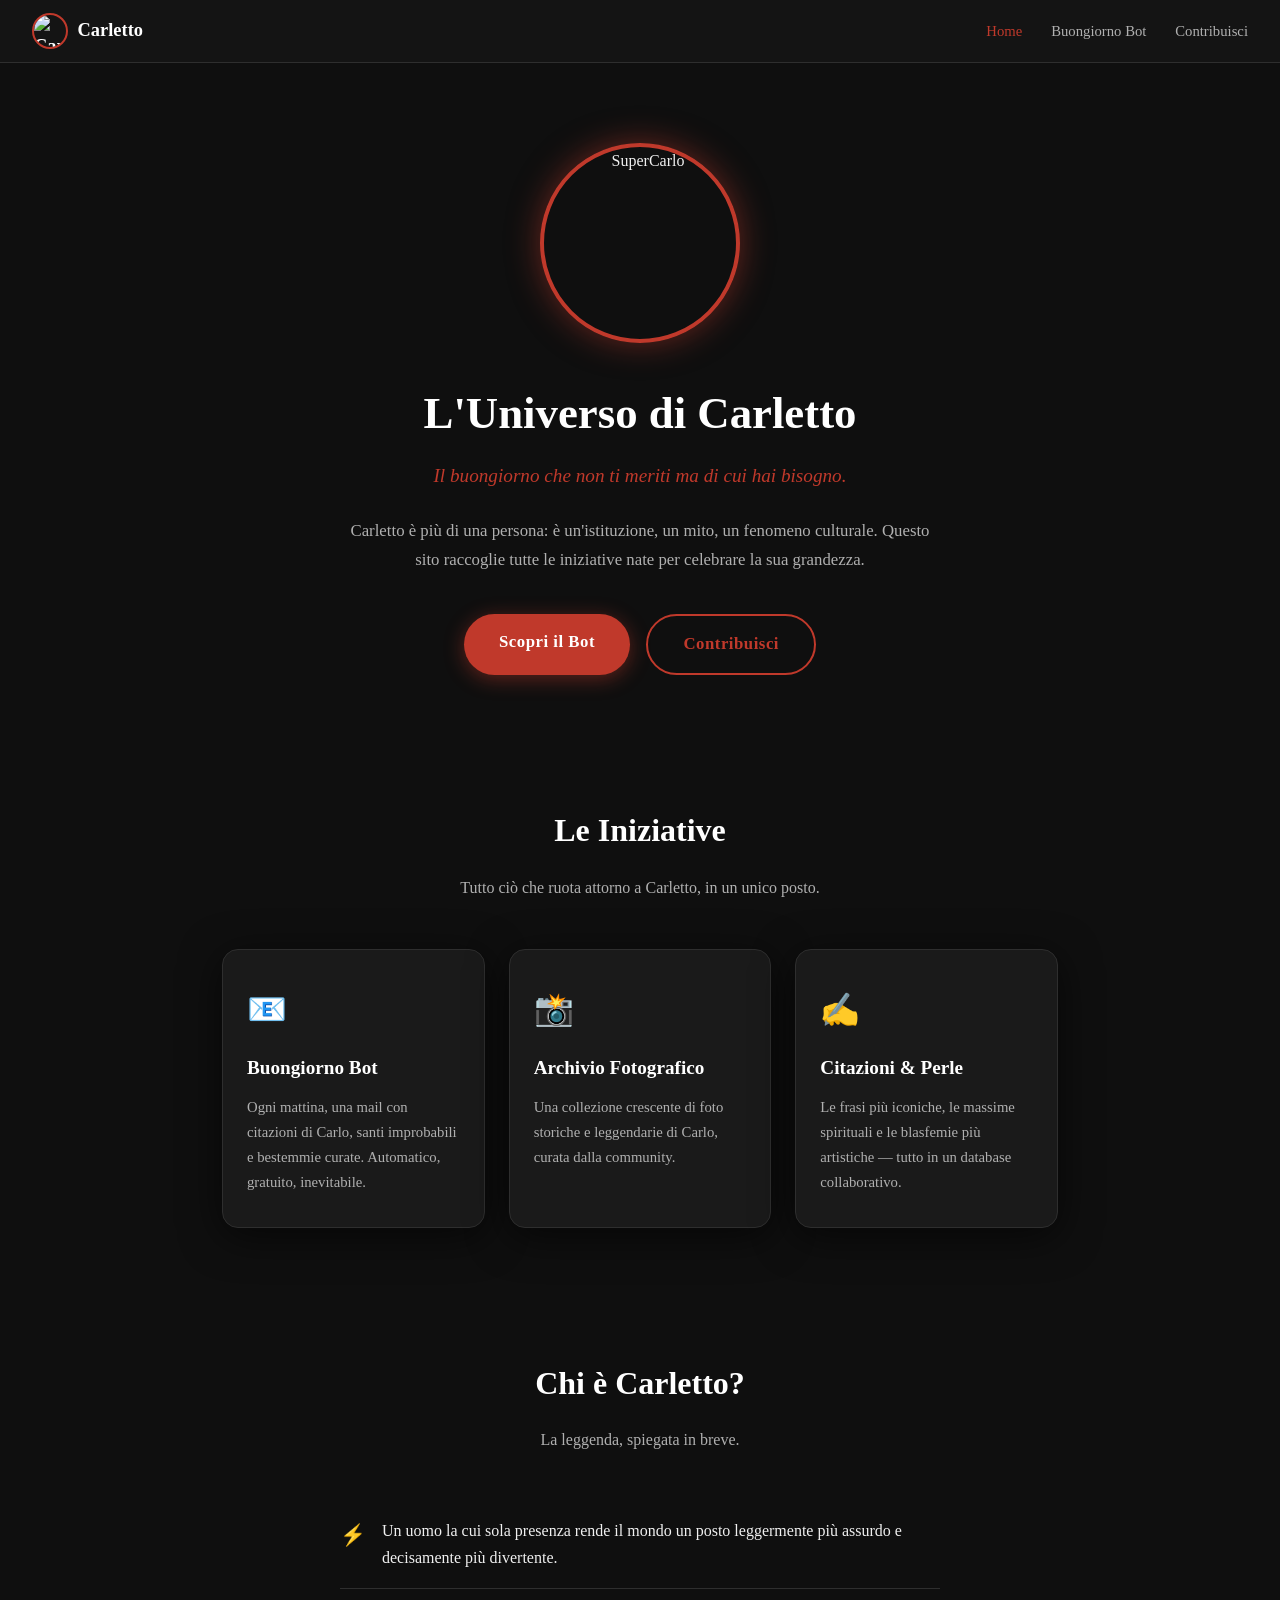
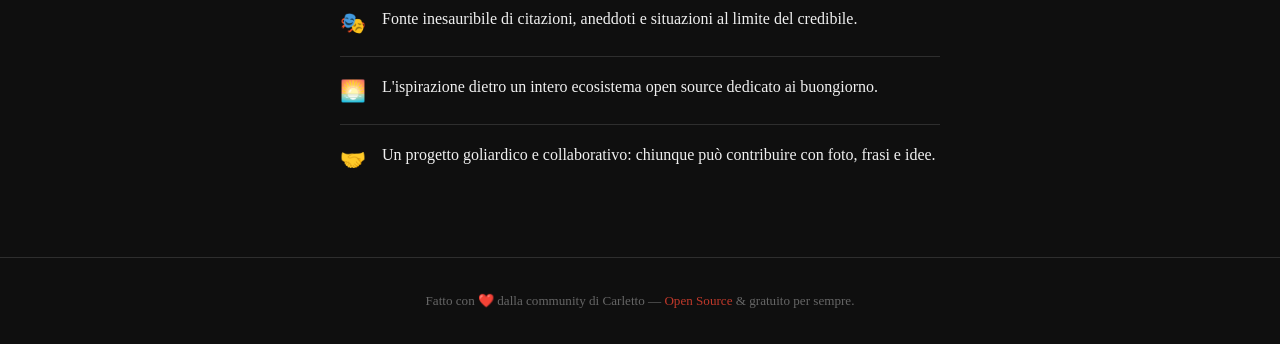
==== docs/index.html @ c1c7e8bf "feat: sito web multi-pagina per hub Carletto" ====
<!DOCTYPE html>
<html lang="it">
<head>
  <meta charset="UTF-8" />
  <meta name="viewport" content="width=device-width, initial-scale=1.0" />
  <title>Carletto — Il Buongiorno che non ti meriti</title>
  <meta name="description" content="Hub ufficiale di tutte le iniziative dedicate a Carletto: bot, contenuti e community." />
  <link rel="icon" type="image/jpeg" href="SuperCarlo.jpg" />
  <link rel="stylesheet" href="styles.css" />
</head>
<body>

  <!-- Navigation -->
  <nav class="navbar">
    <a href="index.html" class="brand">
      <img src="SuperCarlo.jpg" alt="Carletto" />
      <span>Carletto</span>
    </a>
    <button class="nav-toggle" onclick="document.querySelector('.nav-links').classList.toggle('open')" aria-label="Menu">☰</button>
    <ul class="nav-links">
      <li><a href="index.html" class="active">Home</a></li>
      <li><a href="bot.html">Buongiorno Bot</a></li>
      <li><a href="contribuisci.html">Contribuisci</a></li>
    </ul>
  </nav>

  <!-- Hero -->
  <section class="hero">
    <img src="SuperCarlo.jpg" alt="SuperCarlo" />
    <h1>L'Universo di Carletto</h1>
    <p class="tagline">Il buongiorno che non ti meriti ma di cui hai bisogno.</p>
    <p class="lead">
      Carletto è più di una persona: è un'istituzione, un mito, un fenomeno culturale.
      Questo sito raccoglie tutte le iniziative nate per celebrare la sua grandezza.
    </p>
    <div style="display: flex; gap: 1rem; flex-wrap: wrap; justify-content: center;">
      <a href="bot.html" class="btn">Scopri il Bot</a>
      <a href="contribuisci.html" class="btn btn-outline">Contribuisci</a>
    </div>
  </section>

  <!-- Initiatives -->
  <section class="section">
    <h2>Le Iniziative</h2>
    <p class="section-subtitle">Tutto ciò che ruota attorno a Carletto, in un unico posto.</p>

    <div class="cards">
      <div class="card">
        <div class="icon">📧</div>
        <h3>Buongiorno Bot</h3>
        <p>Ogni mattina, una mail con citazioni di Carlo, santi improbabili e bestemmie curate. Automatico, gratuito, inevitabile.</p>
      </div>
      <div class="card">
        <div class="icon">📸</div>
        <h3>Archivio Fotografico</h3>
        <p>Una collezione crescente di foto storiche e leggendarie di Carlo, curata dalla community.</p>
      </div>
      <div class="card">
        <div class="icon">✍️</div>
        <h3>Citazioni & Perle</h3>
        <p>Le frasi più iconiche, le massime spirituali e le blasfemie più artistiche — tutto in un database collaborativo.</p>
      </div>
    </div>
  </section>

  <!-- About -->
  <section class="section">
    <h2>Chi è Carletto?</h2>
    <p class="section-subtitle">La leggenda, spiegata in breve.</p>

    <ul class="features">
      <li>
        <span class="bullet">⚡</span>
        <span>Un uomo la cui sola presenza rende il mondo un posto leggermente più assurdo e decisamente più divertente.</span>
      </li>
      <li>
        <span class="bullet">🎭</span>
        <span>Fonte inesauribile di citazioni, aneddoti e situazioni al limite del credibile.</span>
      </li>
      <li>
        <span class="bullet">🌅</span>
        <span>L'ispirazione dietro un intero ecosistema open source dedicato ai buongiorno.</span>
      </li>
      <li>
        <span class="bullet">🤝</span>
        <span>Un progetto goliardico e collaborativo: chiunque può contribuire con foto, frasi e idee.</span>
      </li>
    </ul>
  </section>

  <!-- Footer -->
  <footer class="site-footer">
    Fatto con ❤️ dalla community di Carletto &mdash;
    <a href="https://github.com" target="_blank" rel="noopener">Open Source</a> &amp; gratuito per sempre.
  </footer>

</body>
</html>
---- docs/styles.css ----
*, *::before, *::after { box-sizing: border-box; margin: 0; padding: 0; }

:root {
  --bg-primary: #0f0f0f;
  --bg-card: #1a1a1a;
  --bg-nav: #141414;
  --border: #2e2e2e;
  --accent: #c0392b;
  --accent-hover: #a93226;
  --text-primary: #ffffff;
  --text-secondary: #f0f0f0;
  --text-muted: #b0b0b0;
  --text-dim: #666;
  --radius: 16px;
  --shadow: 0 8px 40px rgba(0,0,0,0.6);
  --glow: 0 0 32px rgba(192, 57, 43, 0.5);
}

html { scroll-behavior: smooth; }

body {
  min-height: 100vh;
  background-color: var(--bg-primary);
  color: var(--text-secondary);
  font-family: 'Georgia', serif;
  line-height: 1.7;
}

/* ─── Navigation ─── */
.navbar {
  position: sticky;
  top: 0;
  z-index: 100;
  background: var(--bg-nav);
  border-bottom: 1px solid var(--border);
  padding: 0.8rem 2rem;
  display: flex;
  align-items: center;
  justify-content: space-between;
  backdrop-filter: blur(12px);
}

.navbar .brand {
  display: flex;
  align-items: center;
  gap: 0.6rem;
  text-decoration: none;
  color: var(--text-primary);
  font-size: 1.15rem;
  font-weight: bold;
}

.navbar .brand img {
  width: 36px;
  height: 36px;
  border-radius: 50%;
  border: 2px solid var(--accent);
}

.nav-links {
  display: flex;
  gap: 1.8rem;
  list-style: none;
}

.nav-links a {
  color: var(--text-muted);
  text-decoration: none;
  font-size: 0.92rem;
  transition: color 0.2s;
}

.nav-links a:hover,
.nav-links a.active {
  color: var(--accent);
}

.nav-toggle {
  display: none;
  background: none;
  border: none;
  color: var(--text-primary);
  font-size: 1.5rem;
  cursor: pointer;
}

/* ─── Hero ─── */
.hero {
  display: flex;
  flex-direction: column;
  align-items: center;
  justify-content: center;
  text-align: center;
  padding: 5rem 2rem 4rem;
}

.hero img {
  width: 200px;
  height: 200px;
  object-fit: cover;
  border-radius: 50%;
  border: 4px solid var(--accent);
  box-shadow: var(--glow);
  margin-bottom: 2rem;
}

.hero h1 {
  font-size: 2.8rem;
  color: var(--text-primary);
  margin-bottom: 0.6rem;
}

.hero .tagline {
  font-size: 1.2rem;
  color: var(--accent);
  font-style: italic;
  margin-bottom: 1.5rem;
}

.hero .lead {
  max-width: 600px;
  font-size: 1.05rem;
  color: var(--text-muted);
  margin-bottom: 2.5rem;
}

/* ─── Buttons ─── */
.btn {
  display: inline-block;
  background-color: var(--accent);
  color: #fff;
  font-size: 1.05rem;
  font-family: 'Georgia', serif;
  font-weight: bold;
  padding: 0.9rem 2.2rem;
  border-radius: 50px;
  text-decoration: none;
  letter-spacing: 0.03em;
  transition: background-color 0.2s, transform 0.15s, box-shadow 0.2s;
  box-shadow: 0 4px 20px rgba(192, 57, 43, 0.45);
}

.btn:hover {
  background-color: var(--accent-hover);
  transform: translateY(-2px);
  box-shadow: 0 6px 28px rgba(192, 57, 43, 0.65);
}

.btn:active { transform: translateY(0); }

.btn-outline {
  background: transparent;
  border: 2px solid var(--accent);
  color: var(--accent);
  box-shadow: none;
}

.btn-outline:hover {
  background: var(--accent);
  color: #fff;
}

/* ─── Sections ─── */
.section {
  max-width: 900px;
  margin: 0 auto;
  padding: 4rem 2rem;
}

.section h2 {
  font-size: 2rem;
  color: var(--text-primary);
  margin-bottom: 1rem;
  text-align: center;
}

.section .section-subtitle {
  text-align: center;
  color: var(--text-muted);
  margin-bottom: 3rem;
  font-size: 1rem;
}

/* ─── Cards Grid ─── */
.cards {
  display: grid;
  grid-template-columns: repeat(auto-fit, minmax(260px, 1fr));
  gap: 1.5rem;
}

.card {
  background: var(--bg-card);
  border: 1px solid var(--border);
  border-radius: var(--radius);
  padding: 2rem 1.5rem;
  box-shadow: var(--shadow);
  transition: transform 0.2s, box-shadow 0.2s;
}

.card:hover {
  transform: translateY(-4px);
  box-shadow: 0 12px 48px rgba(0,0,0,0.7);
}

.card .icon {
  font-size: 2rem;
  margin-bottom: 1rem;
}

.card h3 {
  font-size: 1.2rem;
  color: var(--text-primary);
  margin-bottom: 0.6rem;
}

.card p {
  font-size: 0.92rem;
  color: var(--text-muted);
}

/* ─── Feature list ─── */
.features {
  list-style: none;
  max-width: 600px;
  margin: 0 auto;
}

.features li {
  padding: 1rem 0;
  border-bottom: 1px solid var(--border);
  display: flex;
  align-items: flex-start;
  gap: 1rem;
}

.features li:last-child { border-bottom: none; }

.features .bullet {
  color: var(--accent);
  font-size: 1.3rem;
  flex-shrink: 0;
}

/* ─── Steps ─── */
.steps {
  counter-reset: step;
  list-style: none;
  max-width: 600px;
  margin: 0 auto;
}

.steps li {
  counter-increment: step;
  padding: 1.2rem 0;
  border-bottom: 1px solid var(--border);
  display: flex;
  align-items: flex-start;
  gap: 1rem;
}

.steps li:last-child { border-bottom: none; }

.steps li::before {
  content: counter(step);
  background: var(--accent);
  color: #fff;
  width: 32px;
  height: 32px;
  border-radius: 50%;
  display: flex;
  align-items: center;
  justify-content: center;
  font-size: 0.85rem;
  font-weight: bold;
  flex-shrink: 0;
}

/* ─── Footer ─── */
.site-footer {
  text-align: center;
  padding: 2rem;
  border-top: 1px solid var(--border);
  font-size: 0.82rem;
  color: var(--text-dim);
}

.site-footer a {
  color: var(--accent);
  text-decoration: none;
}

/* ─── Responsive ─── */
@media (max-width: 680px) {
  .navbar { padding: 0.7rem 1.2rem; }
  .nav-links { display: none; flex-direction: column; gap: 1rem; }
  .nav-links.open {
    display: flex;
    position: absolute;
    top: 100%;
    left: 0;
    right: 0;
    background: var(--bg-nav);
    padding: 1.5rem 2rem;
    border-bottom: 1px solid var(--border);
  }
  .nav-toggle { display: block; }
  .hero h1 { font-size: 2rem; }
  .hero img { width: 150px; height: 150px; }
  .section { padding: 3rem 1.5rem; }
}
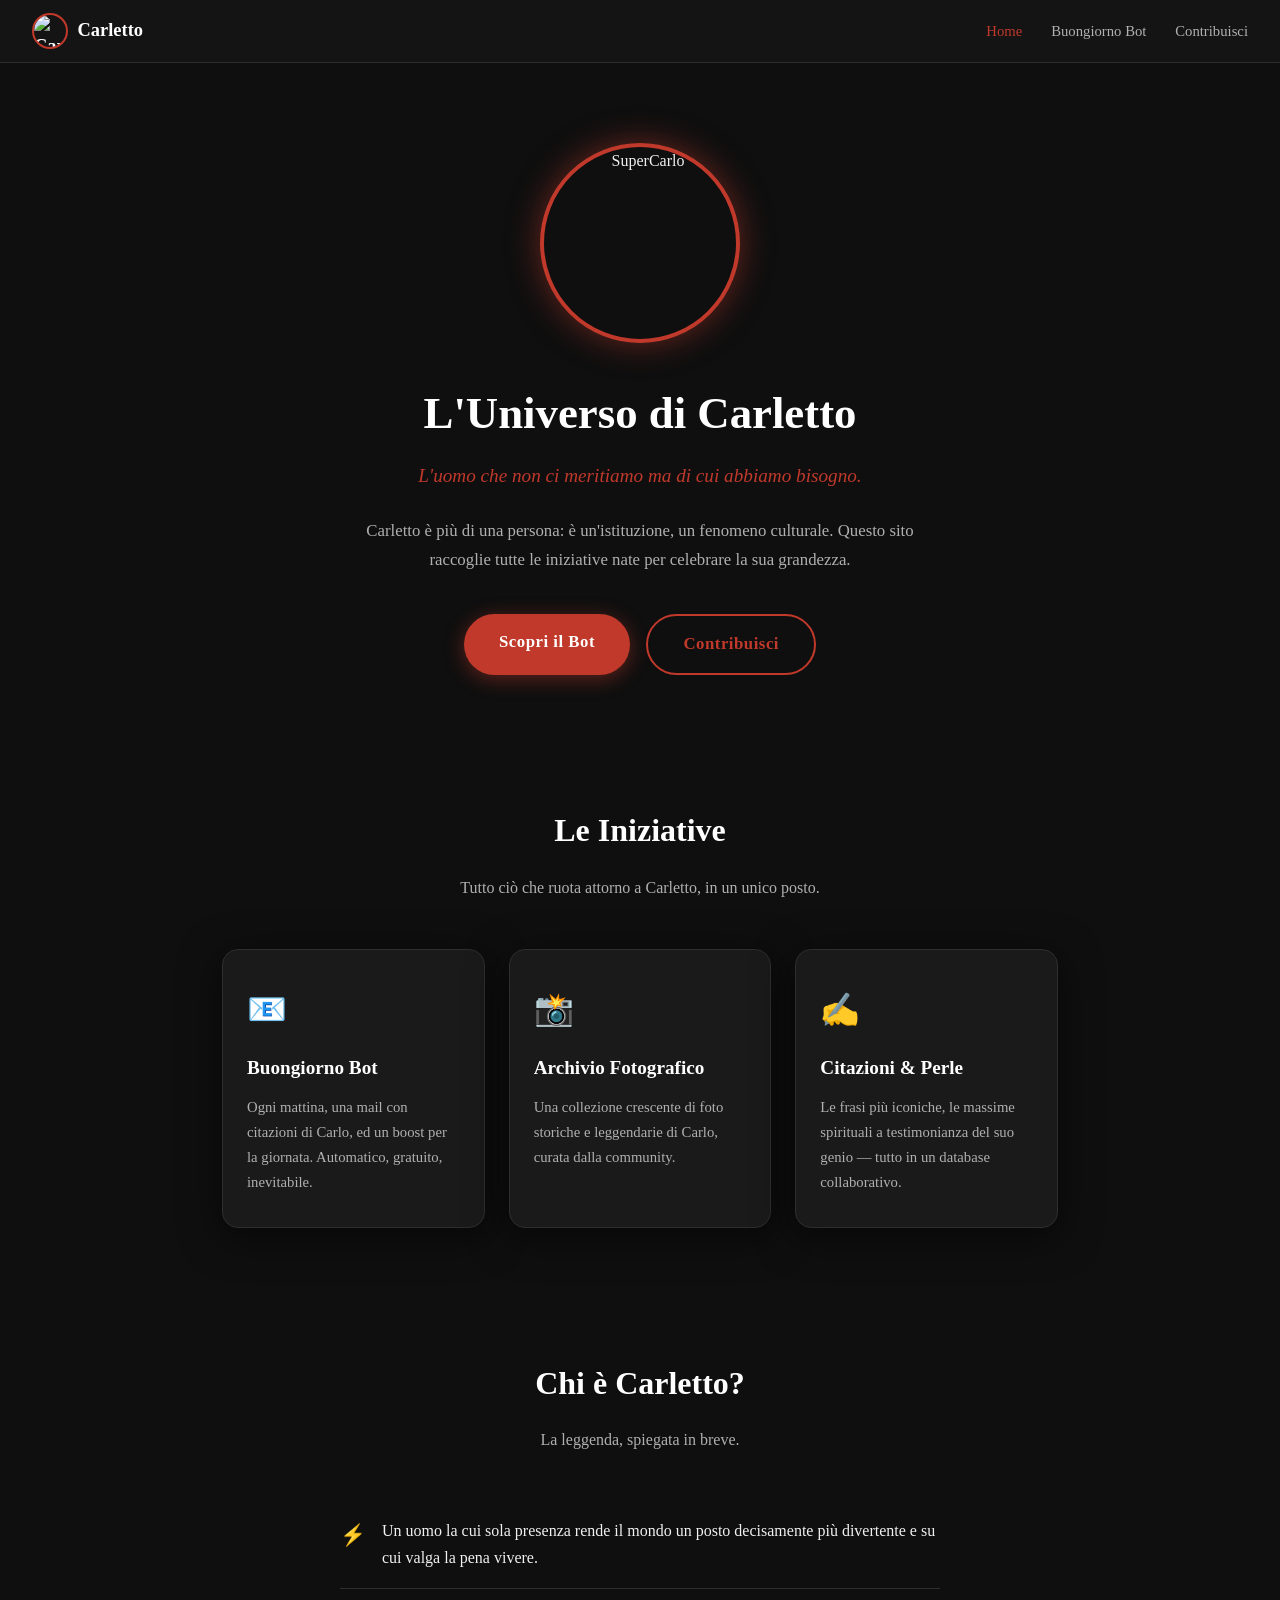
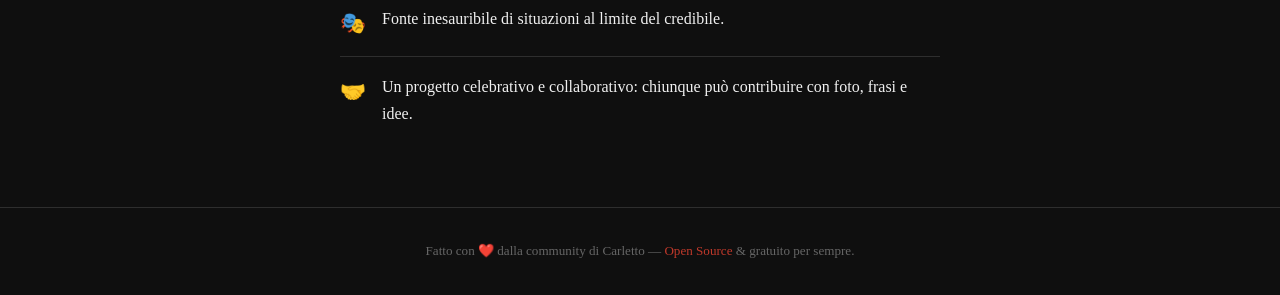
==== commit 5e08df41: "feat: update bot and index pages with improved descriptions and engaging content" ====
--- a/docs/index.html
+++ b/docs/index.html
@@ -28,9 +28,9 @@
   <section class="hero">
     <img src="SuperCarlo.jpg" alt="SuperCarlo" />
     <h1>L'Universo di Carletto</h1>
-    <p class="tagline">Il buongiorno che non ti meriti ma di cui hai bisogno.</p>
+    <p class="tagline">L'uomo che non ci meritiamo ma di cui abbiamo bisogno.</p>
     <p class="lead">
-      Carletto è più di una persona: è un'istituzione, un mito, un fenomeno culturale.
+      Carletto è più di una persona: è un'istituzione, un fenomeno culturale.
       Questo sito raccoglie tutte le iniziative nate per celebrare la sua grandezza.
     </p>
     <div style="display: flex; gap: 1rem; flex-wrap: wrap; justify-content: center;">
@@ -48,7 +48,7 @@
       <div class="card">
         <div class="icon">📧</div>
         <h3>Buongiorno Bot</h3>
-        <p>Ogni mattina, una mail con citazioni di Carlo, santi improbabili e bestemmie curate. Automatico, gratuito, inevitabile.</p>
+        <p>Ogni mattina, una mail con citazioni di Carlo, ed un boost per la giornata. Automatico, gratuito, inevitabile.</p>
       </div>
       <div class="card">
         <div class="icon">📸</div>
@@ -58,7 +58,7 @@
       <div class="card">
         <div class="icon">✍️</div>
         <h3>Citazioni & Perle</h3>
-        <p>Le frasi più iconiche, le massime spirituali e le blasfemie più artistiche — tutto in un database collaborativo.</p>
+        <p>Le frasi più iconiche, le massime spirituali a testimonianza del suo genio — tutto in un database collaborativo.</p>
       </div>
     </div>
   </section>
@@ -71,19 +71,15 @@
     <ul class="features">
       <li>
         <span class="bullet">⚡</span>
-        <span>Un uomo la cui sola presenza rende il mondo un posto leggermente più assurdo e decisamente più divertente.</span>
+        <span>Un uomo la cui sola presenza rende il mondo un posto decisamente più divertente e su cui valga la pena vivere.</span>
       </li>
       <li>
         <span class="bullet">🎭</span>
-        <span>Fonte inesauribile di citazioni, aneddoti e situazioni al limite del credibile.</span>
-      </li>
-      <li>
-        <span class="bullet">🌅</span>
-        <span>L'ispirazione dietro un intero ecosistema open source dedicato ai buongiorno.</span>
+        <span>Fonte inesauribile di situazioni al limite del credibile.</span>
       </li>
       <li>
         <span class="bullet">🤝</span>
-        <span>Un progetto goliardico e collaborativo: chiunque può contribuire con foto, frasi e idee.</span>
+        <span>Un progetto celebrativo e collaborativo: chiunque può contribuire con foto, frasi e idee.</span>
       </li>
     </ul>
   </section>
